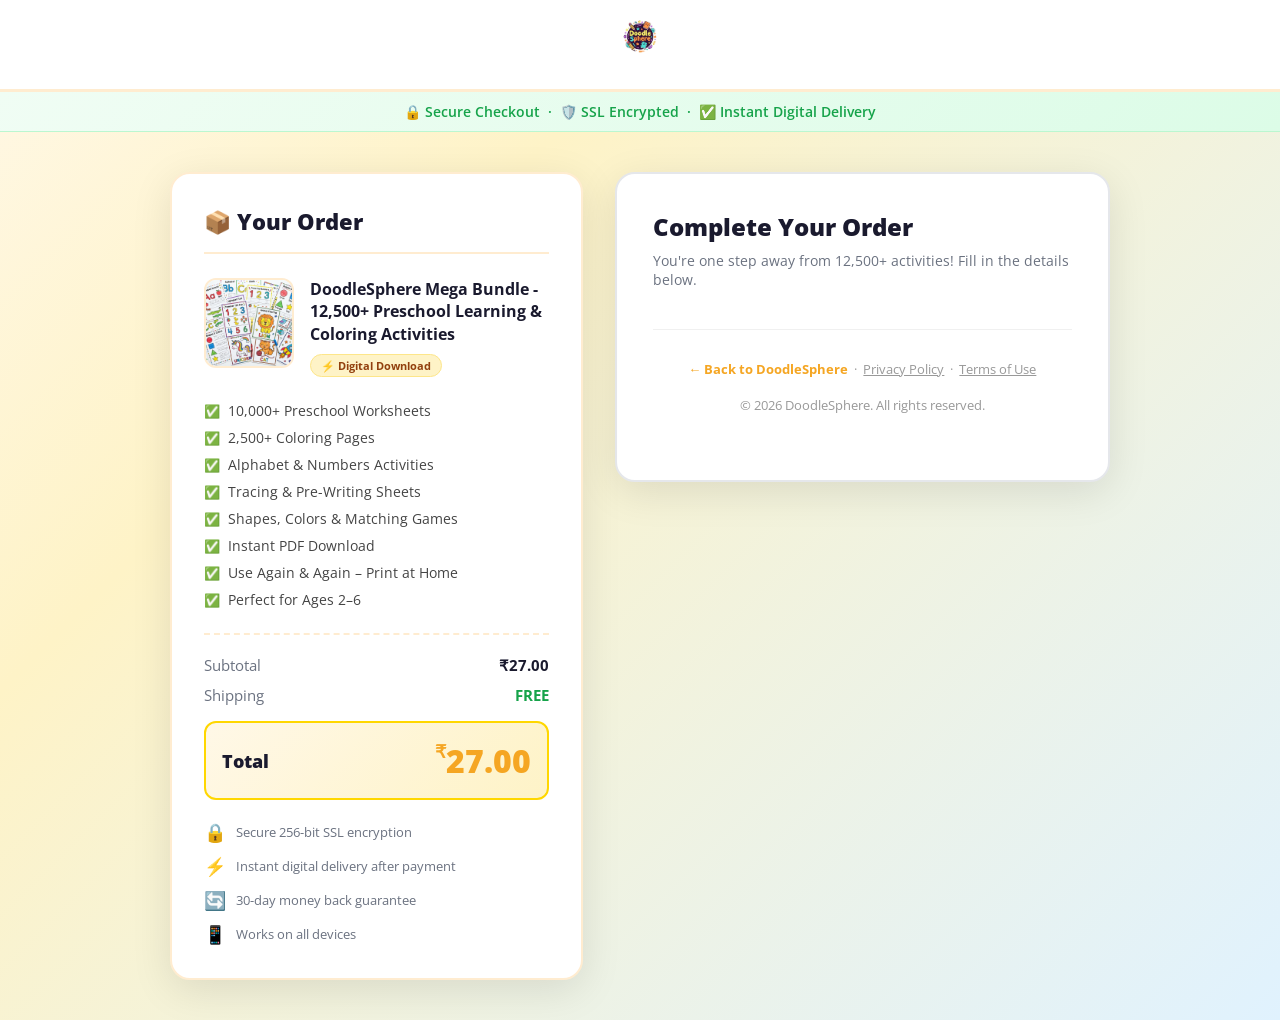
==== payment.html @ ebe9500a "Deploy DoodleSphere landing page and checkout" ====
<!DOCTYPE html>
<html lang="en">
<head>
    <meta charset="UTF-8">
    <meta name="viewport" content="width=device-width, initial-scale=1.0">
    <title>Checkout - DoodleSphere Mega Bundle</title>
    <meta name="robots" content="noindex">
    <link rel="preconnect" href="https://fonts.googleapis.com">
    <link rel="preconnect" href="https://fonts.gstatic.com" crossorigin>
    <link href="https://fonts.googleapis.com/css2?family=Open+Sans:wght@400;600;700;800&family=Poppins:wght@600;700;800&display=swap" rel="stylesheet">
    <style>
        :root {
            --primary-orange: #f5a623;
            --primary-purple: #9013fe;
            --gradient-btn: linear-gradient(256deg, #f5a623 0%, #9013fe 99.5%);
            --white: #ffffff;
            --dark: #1a1a2e;
            --gray: #6b7280;
            --light-bg: #f8fafc;
            --success: #10b981;
            --error: #ef4444;
            --border: #e5e7eb;
            --shadow: 0 10px 40px rgba(0,0,0,0.1);
        }
        *, *::before, *::after { box-sizing: border-box; margin: 0; padding: 0; }
        html { font-size: 16px; scroll-behavior: smooth; }
        body {
            font-family: 'Open Sans', sans-serif;
            background: linear-gradient(135deg, #fff8e7 0%, #fef3c7 30%, #e0f2fe 100%);
            min-height: 100vh;
            color: var(--dark);
        }

        /* ---- Header ---- */
        .pay-header {
            background: white;
            border-bottom: 3px solid #ffecd0;
            padding: 16px 24px;
            text-align: center;
            box-shadow: 0 2px 15px rgba(0,0,0,0.06);
        }
        .pay-header a { display: inline-block; }
        .pay-header img { height: 52px; width: auto; }

        /* ---- Secure Badge ---- */
        .secure-banner {
            background: linear-gradient(135deg, #f0fdf4, #dcfce7);
            border-bottom: 1px solid #bbf7d0;
            padding: 10px 24px;
            text-align: center;
            font-size: 14px;
            font-weight: 600;
            color: #16a34a;
        }

        /* ---- Main Layout ---- */
        .pay-main {
            max-width: 980px;
            margin: 40px auto;
            padding: 0 20px;
            display: grid;
            grid-template-columns: 1fr 1.2fr;
            gap: 32px;
            align-items: start;
        }

        /* ---- Order Summary ---- */
        .order-summary {
            background: white;
            border-radius: 20px;
            padding: 32px;
            box-shadow: var(--shadow);
            border: 2px solid #ffecd0;
            position: sticky;
            top: 20px;
        }
        .order-summary h2 {
            font-size: 22px;
            font-weight: 800;
            color: var(--dark);
            margin-bottom: 24px;
            padding-bottom: 16px;
            border-bottom: 2px solid #ffecd0;
        }
        .product-preview {
            display: flex;
            gap: 16px;
            align-items: flex-start;
            margin-bottom: 24px;
        }
        .product-preview img {
            width: 90px;
            height: 90px;
            object-fit: cover;
            border-radius: 12px;
            border: 2px solid #ffecd0;
            flex-shrink: 0;
        }
        .product-info h3 {
            font-size: 16px;
            font-weight: 700;
            color: var(--dark);
            margin-bottom: 8px;
            line-height: 1.4;
        }
        .product-badge {
            display: inline-block;
            background: #fef3c7;
            color: #92400e;
            font-size: 11px;
            font-weight: 700;
            padding: 3px 10px;
            border-radius: 20px;
            border: 1px solid #fde68a;
        }
        .includes-list {
            margin-top: 16px;
            display: flex;
            flex-direction: column;
            gap: 8px;
        }
        .includes-list li {
            font-size: 14px;
            color: #444;
            display: flex;
            align-items: center;
            gap: 8px;
        }
        .includes-list li::before { content: '✅'; font-size: 13px; }
        .order-total {
            margin-top: 24px;
            padding-top: 20px;
            border-top: 2px dashed #ffecd0;
        }
        .total-row {
            display: flex;
            justify-content: space-between;
            align-items: center;
            margin-bottom: 10px;
        }
        .total-label { font-size: 15px; color: var(--gray); }
        .total-value { font-size: 15px; font-weight: 700; color: var(--dark); }
        .total-final {
            background: linear-gradient(135deg, #fff8e7, #fef3c7);
            border-radius: 12px;
            padding: 16px;
            margin-top: 16px;
            display: flex;
            justify-content: space-between;
            align-items: center;
            border: 2px solid #ffd700;
        }
        .total-final-label { font-size: 18px; font-weight: 800; color: var(--dark); }
        .total-final-price {
            font-size: 32px;
            font-weight: 800;
            color: var(--primary-orange);
        }
        .total-final-price sup {
            font-size: 18px;
            vertical-align: top;
            margin-top: 6px;
        }
        .guarantees {
            margin-top: 20px;
            display: flex;
            flex-direction: column;
            gap: 10px;
        }
        .guarantee-item {
            display: flex;
            align-items: center;
            gap: 10px;
            font-size: 13px;
            color: var(--gray);
        }
        .guarantee-icon { font-size: 18px; }

        /* ---- Checkout Form ---- */
        .checkout-form-card {
            background: white;
            border-radius: 20px;
            padding: 36px;
            box-shadow: var(--shadow);
            border: 2px solid #e5e7eb;
        }
        .checkout-form-card h2 {
            font-size: 24px;
            font-weight: 800;
            color: var(--dark);
            margin-bottom: 8px;
        }
        .form-subtitle {
            font-size: 14px;
            color: var(--gray);
            margin-bottom: 28px;
        }

        .form-section-title {
            font-size: 14px;
            font-weight: 700;
            text-transform: uppercase;
            letter-spacing: 1px;
            color: var(--primary-orange);
            margin-bottom: 16px;
            margin-top: 24px;
            padding-bottom: 8px;
            border-bottom: 1px solid #ffecd0;
        }

        .form-group {
            margin-bottom: 20px;
        }
        .form-group label {
            display: block;
            font-size: 14px;
            font-weight: 700;
            color: #374151;
            margin-bottom: 8px;
        }
        .form-group label span.required { color: var(--error); margin-left: 2px; }
        .form-control {
            width: 100%;
            padding: 13px 16px;
            border: 2px solid var(--border);
            border-radius: 12px;
            font-size: 15px;
            font-family: 'Open Sans', sans-serif;
            color: var(--dark);
            background: #fafafa;
            transition: all 0.3s;
            outline: none;
        }
        .form-control:focus {
            border-color: var(--primary-orange);
            background: white;
            box-shadow: 0 0 0 4px rgba(245,166,35,0.12);
        }
        .form-control.error { border-color: var(--error); }
        .form-row { display: grid; grid-template-columns: 1fr 1fr; gap: 16px; }

        /* Payment method tabs */
        .payment-tabs {
            display: flex;
            gap: 12px;
            margin-bottom: 24px;
        }
        .pay-tab {
            flex: 1;
            padding: 14px;
            border: 2px solid var(--border);
            border-radius: 12px;
            background: white;
            cursor: pointer;
            text-align: center;
            font-size: 14px;
            font-weight: 700;
            color: var(--gray);
            transition: all 0.3s;
            display: flex;
            flex-direction: column;
            align-items: center;
            gap: 6px;
        }
        .pay-tab:hover { border-color: var(--primary-orange); color: var(--primary-orange); }
        .pay-tab.active {
            border-color: var(--primary-orange);
            background: linear-gradient(135deg, #fff8e7, #fef3c7);
            color: var(--primary-orange);
        }
        .pay-tab-icon { font-size: 26px; }

        .payment-panel { display: none; }
        .payment-panel.active { display: block; }

        /* Card fields */
        .card-icons {
            display: flex;
            gap: 8px;
            margin-bottom: 16px;
        }
        .card-icon {
            background: #f3f4f6;
            border-radius: 6px;
            padding: 4px 10px;
            font-size: 12px;
            font-weight: 700;
            color: #555;
        }

        /* Submit button */
        .submit-btn {
            width: 100%;
            padding: 18px;
            background: var(--gradient-btn);
            color: white;
            border: none;
            border-radius: 14px;
            font-size: 19px;
            font-weight: 800;
            font-family: 'Open Sans', sans-serif;
            cursor: pointer;
            transition: all 0.3s;
            box-shadow: 0 8px 25px rgba(245,166,35,0.45);
            display: flex;
            align-items: center;
            justify-content: center;
            gap: 10px;
            margin-top: 24px;
            position: relative;
            overflow: hidden;
        }
        .submit-btn:hover {
            transform: translateY(-3px);
            box-shadow: 0 14px 35px rgba(245,166,35,0.55);
        }
        .submit-btn:active { transform: translateY(0); }
        .submit-btn:disabled { opacity: 0.7; cursor: not-allowed; transform: none; }

        .btn-loader {
            display: none;
            width: 22px; height: 22px;
            border: 3px solid rgba(255,255,255,0.5);
            border-top-color: white;
            border-radius: 50%;
            animation: spin 0.7s linear infinite;
        }
        @keyframes spin { to { transform: rotate(360deg); } }

        .security-note {
            text-align: center;
            font-size: 12px;
            color: var(--gray);
            margin-top: 14px;
            display: flex;
            justify-content: center;
            align-items: center;
            gap: 6px;
        }

        /* Alert messages */
        .alert {
            padding: 14px 18px;
            border-radius: 12px;
            font-size: 15px;
            font-weight: 600;
            margin-bottom: 20px;
            display: flex;
            align-items: center;
            gap: 10px;
        }
        .alert-error { background: #fef2f2; color: #dc2626; border: 2px solid #fecaca; }
        .alert-success { background: #f0fdf4; color: #16a34a; border: 2px solid #bbf7d0; }

        /* ---- Success Screen ---- */
        .success-screen {
            max-width: 600px;
            margin: 60px auto;
            padding: 0 20px;
            text-align: center;
        }
        .success-icon {
            font-size: 80px;
            margin-bottom: 24px;
            animation: successBounce 0.6s cubic-bezier(0.36, 0.07, 0.19, 0.97);
        }
        @keyframes successBounce {
            0% { transform: scale(0); }
            60% { transform: scale(1.2); }
            100% { transform: scale(1); }
        }
        .success-card {
            background: white;
            border-radius: 24px;
            padding: 48px;
            box-shadow: 0 20px 60px rgba(0,0,0,0.1);
            border: 3px solid #bbf7d0;
        }
        .success-card h1 {
            font-size: 32px;
            font-weight: 800;
            color: var(--success);
            margin-bottom: 12px;
        }
        .success-card p {
            font-size: 17px;
            color: var(--gray);
            margin-bottom: 24px;
            line-height: 1.7;
        }
        .order-id-badge {
            background: #f0fdf4;
            border: 2px solid #bbf7d0;
            border-radius: 12px;
            padding: 12px 24px;
            font-size: 16px;
            font-weight: 700;
            color: var(--dark);
            margin-bottom: 32px;
            display: inline-block;
        }
        .success-steps {
            text-align: left;
            display: flex;
            flex-direction: column;
            gap: 16px;
            margin-bottom: 32px;
        }
        .success-step {
            display: flex;
            align-items: flex-start;
            gap: 14px;
            padding: 14px;
            background: #f8fafc;
            border-radius: 12px;
        }
        .success-step-num {
            width: 32px; height: 32px;
            background: var(--gradient-btn);
            border-radius: 50%;
            color: white;
            font-weight: 800;
            font-size: 14px;
            display: flex;
            align-items: center;
            justify-content: center;
            flex-shrink: 0;
        }
        .back-home-btn {
            display: inline-block;
            background: var(--gradient-btn);
            color: white;
            padding: 15px 40px;
            border-radius: 50px;
            font-size: 16px;
            font-weight: 700;
            text-decoration: none;
            transition: all 0.3s;
            box-shadow: 0 6px 20px rgba(245,166,35,0.4);
        }
        .back-home-btn:hover { transform: translateY(-3px); box-shadow: 0 10px 30px rgba(245,166,35,0.5); }

        /* ---- Responsive ---- */
        @media (max-width: 768px) {
            .pay-main { grid-template-columns: 1fr; gap: 24px; }
            .order-summary { position: static; }
            .checkout-form-card { padding: 24px; }
            .form-row { grid-template-columns: 1fr; }
            .payment-tabs { flex-wrap: wrap; }
            .success-card { padding: 32px 24px; }
        }
    </style>
</head>
<body>

<!-- Header -->
<header class="pay-header">
    <a href="index.php">
        <img src="images/logo.png" alt="DoodleSphere">
    </a>
</header>

<!-- Secure Banner -->
<div class="secure-banner">
    🔒 Secure Checkout &nbsp;·&nbsp; 🛡️ SSL Encrypted &nbsp;·&nbsp; ✅ Instant Digital Delivery
</div>

<!-- ===== SUCCESS PAGE ===== -->
<div class="success-screen" id="successScreen" style="display:none;">
    <div class="success-icon">🎉</div>
    <div class="success-card">
        <h1>Order Confirmed!</h1>
        <p>Thank you! Your order has been placed successfully. Check your email for download instructions.</p>
        <div class="order-id-badge" id="orderIdBadge">Order ID: DS849201</div>
        <div class="success-steps">
            <div class="success-step">
                <div class="success-step-num">1</div>
                <div>
                    <strong>Check your email</strong>
                    <p style="font-size:14px;color:#666;margin-top:4px;">A confirmation email has been sent to <span id="confirmEmailVal">your email</span></p>
                </div>
            </div>
            <div class="success-step">
                <div class="success-step-num">2</div>
                <div>
                    <strong>Download your bundle</strong>
                    <p style="font-size:14px;color:#666;margin-top:4px;">Click the download link in your email to access all 12,500+ activities.</p>
                </div>
            </div>
            <div class="success-step">
                <div class="success-step-num">3</div>
                <div>
                    <strong>Start printing & learning!</strong>
                    <p style="font-size:14px;color:#666;margin-top:4px;">Print the pages and enjoy endless learning fun with your little one. 🎨</p>
                </div>
            </div>
        </div>
        <a href="index.html" class="back-home-btn">← Back to Home</a>
    </div>
</div>


<!-- ===== CHECKOUT PAGE ===== -->
<div class="pay-main" id="checkoutMain">

    <!-- LEFT: Order Summary -->
    <div class="order-summary">
        <h2>📦 Your Order</h2>
        <div class="product-preview">
            <img src="images/hero-worksheets.jpg" alt="DoodleSphere Bundle">
            <div class="product-info">
                <h3>DoodleSphere Mega Bundle - 12,500+ Preschool Learning & Coloring Activities</h3>
                <span class="product-badge">⚡ Digital Download</span>
            </div>
        </div>
        <ul class="includes-list">
            <li>10,000+ Preschool Worksheets</li>
            <li>2,500+ Coloring Pages</li>
            <li>Alphabet & Numbers Activities</li>
            <li>Tracing & Pre-Writing Sheets</li>
            <li>Shapes, Colors & Matching Games</li>
            <li>Instant PDF Download</li>
            <li>Use Again & Again – Print at Home</li>
            <li>Perfect for Ages 2–6</li>
        </ul>
        <div class="order-total">
            <div class="total-row">
                <span class="total-label">Subtotal</span>
                <span class="total-value">₹27.00</span>
            </div>
            <div class="total-row">
                <span class="total-label">Shipping</span>
                <span class="total-value" style="color:#16a34a;">FREE</span>
            </div>
            <div class="total-final">
                <span class="total-final-label">Total</span>
                <span class="total-final-price"><sup>₹</sup>27.00</span>
            </div>
        </div>
        <div class="guarantees">
            <div class="guarantee-item">
                <span class="guarantee-icon">🔒</span>
                <span>Secure 256-bit SSL encryption</span>
            </div>
            <div class="guarantee-item">
                <span class="guarantee-icon">⚡</span>
                <span>Instant digital delivery after payment</span>
            </div>
            <div class="guarantee-item">
                <span class="guarantee-icon">🔄</span>
                <span>30-day money back guarantee</span>
            </div>
            <div class="guarantee-item">
                <span class="guarantee-icon">📱</span>
                <span>Works on all devices</span>
            </div>
        </div>
    </div>

    <!-- RIGHT: Checkout Form -->
    <div class="checkout-form-card">
        <h2>Complete Your Order</h2>
        <p class="form-subtitle">You're one step away from 12,500+ activities! Fill in the details below.</p>

        

<!-- Footer -->
<footer style="text-align:center;padding:30px 20px;font-size:13px;color:#999;margin-top:40px;border-top:1px solid #f0f0f0;">
    <a href="index.html" style="color:#f5a623;font-weight:700;text-decoration:none;">← Back to DoodleSphere</a>
    &nbsp;·&nbsp;
    <a href="#" style="color:#999;">Privacy Policy</a>
    &nbsp;·&nbsp;
    <a href="#" style="color:#999;">Terms of Use</a>
    <br><br>
    © 2026 DoodleSphere. All rights reserved.
</footer>

<script>
document.addEventListener('DOMContentLoaded', function() {

    // Payment tab switching
    const tabs = document.querySelectorAll('.pay-tab');
    tabs.forEach(tab => {
        tab.addEventListener('click', function() {
            const panelId = this.dataset.panel;
            // Deactivate all
            tabs.forEach(t => t.classList.remove('active'));
            document.querySelectorAll('.payment-panel').forEach(p => p.classList.remove('active'));
            // Activate selected
            this.classList.add('active');
            const panel = document.getElementById('panel-' + panelId);
            if (panel) panel.classList.add('active');
            // Update hidden input
            const input = document.querySelector('input[name="payment_method"]');
            if (input) input.value = panelId;
        });
    });

    // Form validation & submission
    const form = document.getElementById('checkoutForm');
    const submitBtn = document.getElementById('submitBtn');
    const btnText = document.getElementById('btnText');
    const btnLoader = document.getElementById('btnLoader');

    if (form) {
        form.addEventListener('submit', function(e) {
            e.preventDefault();
            let valid = true;
            const name = document.getElementById('name');
            const email = document.getElementById('email');
            const terms = document.getElementById('terms');

            // Reset
            [name, email].forEach(el => el.classList.remove('error'));

            if (!name.value.trim()) {
                name.classList.add('error');
                name.focus();
                valid = false;
            } else if (!email.value.trim() || !isValidEmail(email.value)) {
                email.classList.add('error');
                email.focus();
                valid = false;
            } else if (!terms.checked) {
                alert('Please agree to the Terms of Use to continue.');
                valid = false;
            }

            if (valid) {
                // Show loading
                submitBtn.disabled = true;
                btnText.style.display = 'none';
                btnLoader.style.display = 'block';

                // For Razorpay integration - uncomment when ready:
                // initRazorpay();

                // For now, submit the form normally
                setTimeout(function() {
    document.getElementById("checkoutMain").style.display = "none";
    document.getElementById("orderIdBadge").textContent = "Order ID: DS" + Math.floor(100000 + Math.random() * 900000);
    var conf = document.getElementById("confirmEmailVal");
    if (conf) conf.textContent = email.value.trim();
    var scr = document.getElementById("successScreen");
    if (scr) scr.style.display = "flex";
    window.scrollTo({ top: 0, behavior: "smooth" });
}, 800);
            }
        });
    }

    function isValidEmail(email) {
        return /^[^\s@]+@[^\s@]+\.[^\s@]+$/.test(email);
    }

    /* 
    ========================================
    RAZORPAY INTEGRATION (Uncomment when ready)
    ========================================
    
    function initRazorpay() {
        // First create order on server via AJAX, then open Razorpay
        fetch('create_order.php', {
            method: 'POST',
            headers: { 'Content-Type': 'application/json' },
            body: JSON.stringify({
                name: document.getElementById('name').value,
                email: document.getElementById('email').value,
                phone: document.getElementById('phone').value,
                amount: 2700 // in paise
            })
        })
        .then(res => res.json())
        .then(data => {
            var options = {
                key: "rzp_test_YOUR_KEY_HERE", // Your Razorpay Key ID
                amount: data.amount,
                currency: "INR",
                name: "DoodleSphere",
                description: "12,500+ Preschool Learning Bundle",
                image: "images/logo.png",
                order_id: data.id,
                handler: function(response) {
                    // Verify payment on server
                    verifyPayment(response);
                },
                prefill: {
                    name: document.getElementById('name').value,
                    email: document.getElementById('email').value,
                    contact: document.getElementById('phone').value
                },
                theme: { color: "#f5a623" }
            };
            var rzp = new Razorpay(options);
            rzp.open();
            submitBtn.disabled = false;
            btnText.style.display = 'inline';
            btnLoader.style.display = 'none';
        });
    }
    
    function verifyPayment(response) {
        fetch('verify_payment.php', {
            method: 'POST',
            headers: { 'Content-Type': 'application/json' },
            body: JSON.stringify(response)
        })
        .then(res => res.json())
        .then(data => {
            if (data.success) {
                window.location.href = 'payment.php?success=1&order=' + data.order_id;
            }
        });
    }
    */

});
</script>
</body>
</html>
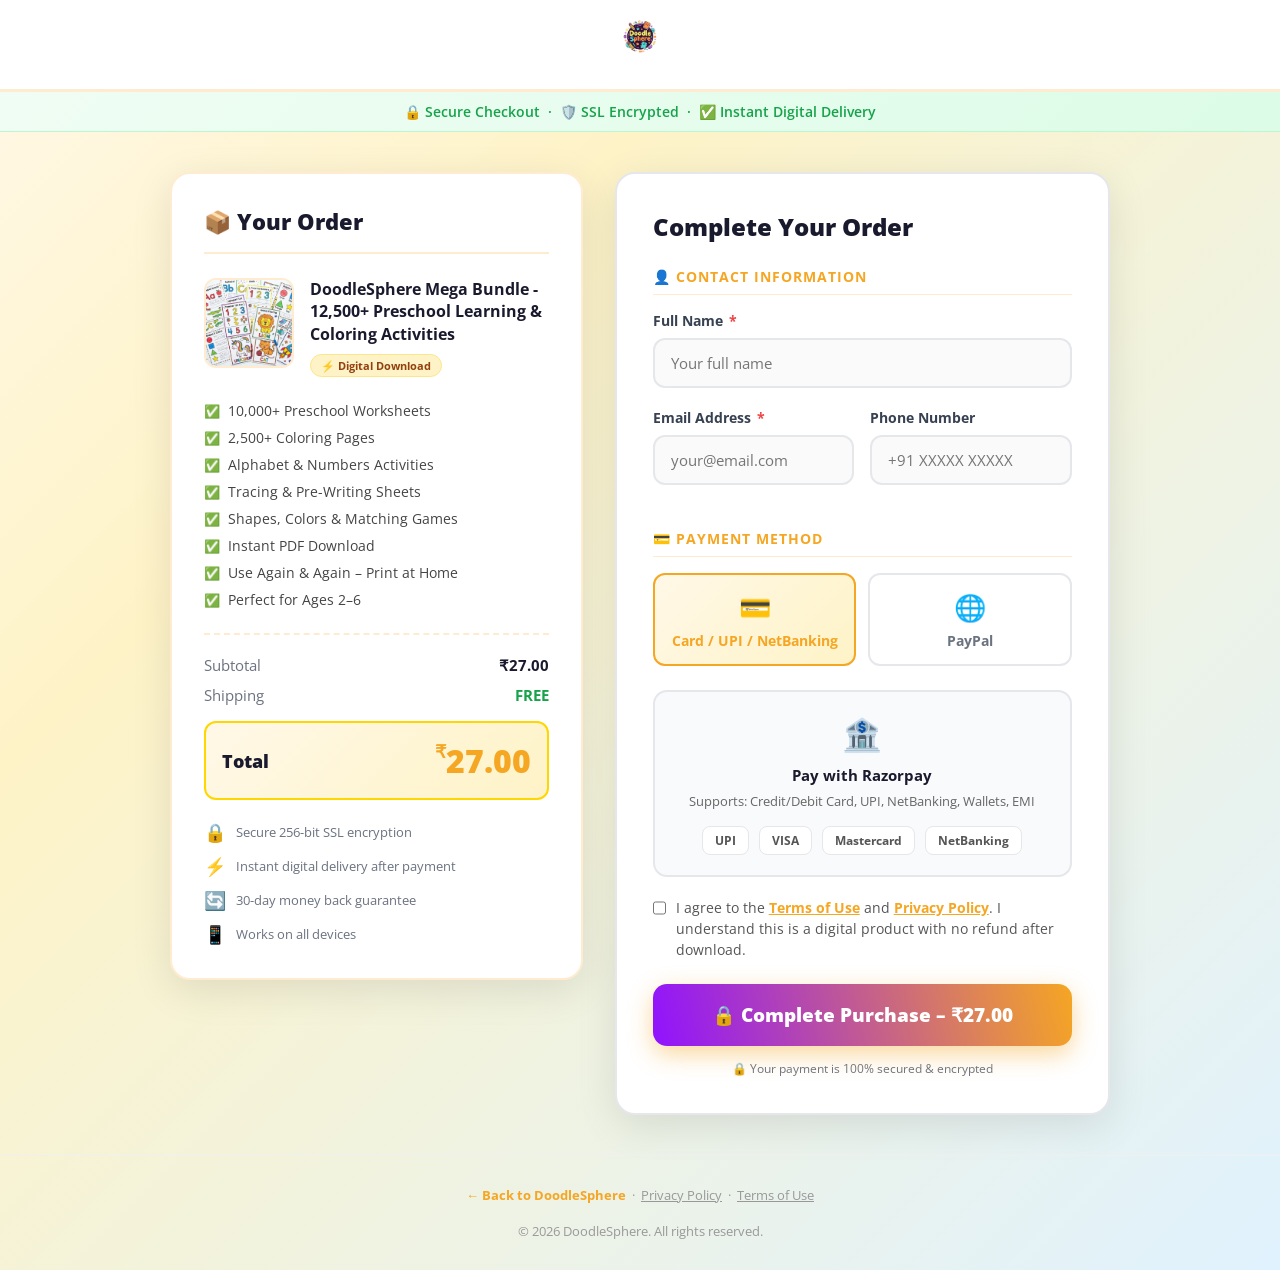
==== commit f79e5131: "Fix character encoding for all floating and inline emojis" ====
--- a/payment.html
+++ b/payment.html
@@ -465,7 +465,6 @@
     🔒 Secure Checkout &nbsp;·&nbsp; 🛡️ SSL Encrypted &nbsp;·&nbsp; ✅ Instant Digital Delivery
 </div>
 
-<!-- ===== SUCCESS PAGE ===== -->
 <div class="success-screen" id="successScreen" style="display:none;">
     <div class="success-icon">🎉</div>
     <div class="success-card">
@@ -499,8 +498,6 @@
     </div>
 </div>
 
-
-<!-- ===== CHECKOUT PAGE ===== -->
 <div class="pay-main" id="checkoutMain">
 
     <!-- LEFT: Order Summary -->
@@ -560,9 +557,98 @@
     <!-- RIGHT: Checkout Form -->
     <div class="checkout-form-card">
         <h2>Complete Your Order</h2>
-        <p class="form-subtitle">You're one step away from 12,500+ activities! Fill in the details below.</p>
-
-        
+        <form id="checkoutForm" method="POST" action="" novalidate>
+
+            <!-- Contact Info -->
+            <div class="form-section-title">👤 Contact Information</div>
+            <div class="form-group">
+                <label for="name">Full Name <span class="required">*</span></label>
+                <input type="text" id="name" name="name" class="form-control"
+                       placeholder="Your full name"
+                       value=""
+                       required>
+            </div>
+            <div class="form-row">
+                <div class="form-group">
+                    <label for="email">Email Address <span class="required">*</span></label>
+                    <input type="email" id="email" name="email" class="form-control"
+                           placeholder="your@email.com"
+                           value=""
+                           required>
+                </div>
+                <div class="form-group">
+                    <label for="phone">Phone Number</label>
+                    <input type="tel" id="phone" name="phone" class="form-control"
+                           placeholder="+91 XXXXX XXXXX"
+                           value="">
+                </div>
+            </div>
+
+            <!-- Payment Method -->
+            <div class="form-section-title">💳 Payment Method</div>
+            <div class="payment-tabs">
+                <div class="pay-tab active" data-panel="razorpay" id="tab-razorpay">
+                    <span class="pay-tab-icon">💳</span>
+                    <span>Card / UPI / NetBanking</span>
+                </div>
+                <div class="pay-tab" data-panel="paypal" id="tab-paypal">
+                    <span class="pay-tab-icon">🌐</span>
+                    <span>PayPal</span>
+                </div>
+            </div>
+
+            <!-- Razorpay Panel -->
+            <div class="payment-panel active" id="panel-razorpay">
+                <div style="background:#f8fafc;border-radius:14px;padding:20px;border:2px solid #e5e7eb;text-align:center;">
+                    <div style="font-size:32px;margin-bottom:10px;">🏦</div>
+                    <p style="font-size:15px;font-weight:700;color:#1a1a2e;margin-bottom:6px;">Pay with Razorpay</p>
+                    <p style="font-size:13px;color:#666;line-height:1.6;">Supports: Credit/Debit Card, UPI, NetBanking, Wallets, EMI</p>
+                    <div style="display:flex;justify-content:center;gap:10px;margin-top:14px;flex-wrap:wrap;">
+                        <span style="background:white;padding:5px 12px;border-radius:8px;font-size:12px;font-weight:700;color:#555;border:1px solid #e5e7eb;">UPI</span>
+                        <span style="background:white;padding:5px 12px;border-radius:8px;font-size:12px;font-weight:700;color:#555;border:1px solid #e5e7eb;">VISA</span>
+                        <span style="background:white;padding:5px 12px;border-radius:8px;font-size:12px;font-weight:700;color:#555;border:1px solid #e5e7eb;">Mastercard</span>
+                        <span style="background:white;padding:5px 12px;border-radius:8px;font-size:12px;font-weight:700;color:#555;border:1px solid #e5e7eb;">NetBanking</span>
+                    </div>
+                    <input type="hidden" name="payment_method" value="razorpay">
+                </div>
+            </div>
+
+            <!-- PayPal Panel -->
+            <div class="payment-panel" id="panel-paypal">
+                <div style="background:#f8fafc;border-radius:14px;padding:20px;border:2px solid #e5e7eb;text-align:center;">
+                    <div style="font-size:32px;margin-bottom:10px;">🌐</div>
+                    <p style="font-size:15px;font-weight:700;color:#1a1a2e;margin-bottom:6px;">Pay with PayPal</p>
+                    <p style="font-size:13px;color:#666;line-height:1.6;">You will be redirected to PayPal to complete your payment securely.</p>
+                </div>
+            </div>
+
+            <!-- Terms -->
+            <div class="form-group" style="margin-top:20px;">
+                <label style="display:flex;align-items:flex-start;gap:10px;cursor:pointer;font-weight:400;">
+                    <input type="checkbox" id="terms" name="terms" required
+                           style="width:18px;height:18px;margin-top:2px;accent-color:var(--primary-orange);">
+                    <span style="font-size:14px;color:#555;line-height:1.5;">
+                        I agree to the <a href="#" style="color:var(--primary-orange);font-weight:700;">Terms of Use</a>
+                        and <a href="#" style="color:var(--primary-orange);font-weight:700;">Privacy Policy</a>.
+                        I understand this is a digital product with no refund after download.
+                    </span>
+                </label>
+            </div>
+
+            <!-- Submit -->
+            <button type="submit" class="submit-btn" id="submitBtn">
+                <span id="btnText">🔒 Complete Purchase – ₹27.00</span>
+                <span class="btn-loader" id="btnLoader"></span>
+            </button>
+
+            <div class="security-note">
+                🔒 Your payment is 100% secured &amp; encrypted
+            </div>
+
+        </form>
+    </div>
+
+</div>
 
 <!-- Footer -->
 <footer style="text-align:center;padding:30px 20px;font-size:13px;color:#999;margin-top:40px;border-top:1px solid #f0f0f0;">
@@ -637,13 +723,13 @@
 
                 // For now, submit the form normally
                 setTimeout(function() {
-    document.getElementById("checkoutMain").style.display = "none";
-    document.getElementById("orderIdBadge").textContent = "Order ID: DS" + Math.floor(100000 + Math.random() * 900000);
-    var conf = document.getElementById("confirmEmailVal");
+    document.getElementById('checkoutMain').style.display = 'none';
+    document.getElementById('orderIdBadge').textContent = 'Order ID: DS' + Math.floor(100000 + Math.random() * 900000);
+    var conf = document.getElementById('confirmEmailVal');
     if (conf) conf.textContent = email.value.trim();
-    var scr = document.getElementById("successScreen");
-    if (scr) scr.style.display = "flex";
-    window.scrollTo({ top: 0, behavior: "smooth" });
+    var scr = document.getElementById('successScreen');
+    if (scr) scr.style.display = 'flex';
+    window.scrollTo({ top: 0, behavior: 'smooth' });
 }, 800);
             }
         });
